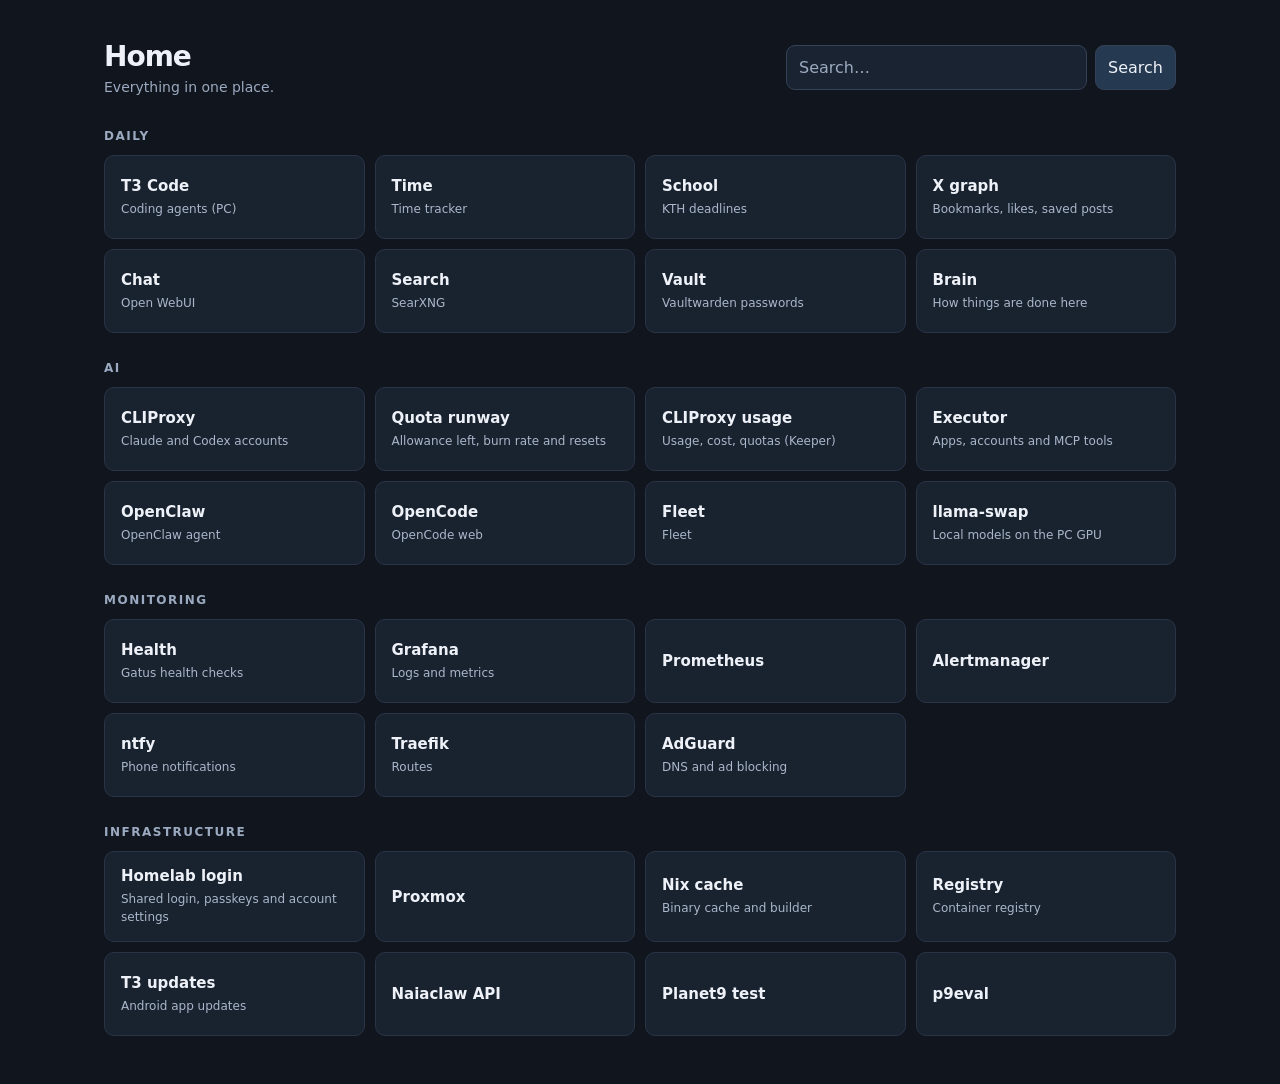
==== kubernetes/homelab/config/homepage/index.html @ 839ef031 "Serve home links as a single static page instead of a JS dashboard" ====
<!doctype html>
<html lang="en">
<head>
<meta charset="utf-8">
<meta name="viewport" content="width=device-width, initial-scale=1">
<meta name="color-scheme" content="dark">
<meta name="description" content="Erik's services, all in one place.">
<link rel="icon" href="data:,">
<title>Home</title>
<style>
:root{color-scheme:dark;font-family:system-ui,-apple-system,BlinkMacSystemFont,"Segoe UI",sans-serif;background:#10151e;color:#eef2f8}
*{box-sizing:border-box}body{margin:0}main{max-width:1120px;margin:auto;padding:40px 24px 48px}
header{display:flex;align-items:center;justify-content:space-between;gap:24px;margin-bottom:34px}
h1{font-size:28px;letter-spacing:-1px;margin:0}header p{color:#9baac0;margin:6px 0 0;font-size:14px}
form{display:flex;gap:8px;width:min(100%,390px)}input,button{font:inherit;border:1px solid #344258;border-radius:9px;padding:12px;background:#1a2331;color:inherit}
input{min-width:0;flex:1}input::placeholder{color:#9baac0}button{cursor:pointer;background:#253950}button:hover{background:#304965}
section{margin-top:28px}h2{font-size:12px;letter-spacing:1.5px;text-transform:uppercase;color:#9baac0;margin:0 0 12px}
ul{display:grid;grid-template-columns:repeat(4,minmax(0,1fr));gap:10px;list-style:none;margin:0;padding:0}
li{min-width:0}a{display:flex;flex-direction:column;justify-content:center;min-height:84px;height:100%;padding:15px 16px;border:1px solid #293447;border-radius:10px;background:#19222f;color:inherit;text-decoration:none}
a:hover{background:#223146;border-color:#708bac}a:focus-visible,input:focus-visible,button:focus-visible{outline:3px solid #a6cbff;outline-offset:3px}
a strong{font-size:15px;font-weight:600}a span{font-size:12px;line-height:1.5;color:#aab7ca;margin-top:5px}
@media(max-width:760px){main{padding:26px 18px}header{align-items:flex-start;flex-direction:column;gap:20px;margin-bottom:28px}form{width:100%}ul{grid-template-columns:repeat(2,minmax(0,1fr))}a{padding:14px 12px}}
@media(max-width:340px){ul{grid-template-columns:1fr}}
</style>
</head>
<body>
<main>
<header><div><h1>Home</h1><p>Everything in one place.</p></div>
<form action="https://search.erikfrankling.duckdns.org/search" method="get" role="search"><input type="search" name="q" aria-label="Search" placeholder="Search…" required><button type="submit">Search</button></form>
</header>
<section aria-labelledby="daily"><h2 id="daily">Daily</h2>
<ul>
<li><a href="https://t3code.erikfrankling.duckdns.org"><strong>T3 Code</strong><span>Coding agents (PC)</span></a></li>
<li><a href="https://time.erikfrankling.duckdns.org"><strong>Time</strong><span>Time tracker</span></a></li>
<li><a href="https://school.erikfrankling.duckdns.org"><strong>School</strong><span>KTH deadlines</span></a></li>
<li><a href="https://x.erikfrankling.duckdns.org"><strong>X graph</strong><span>Bookmarks, likes, saved posts</span></a></li>
<li><a href="https://chat.erikfrankling.duckdns.org"><strong>Chat</strong><span>Open WebUI</span></a></li>
<li><a href="https://search.erikfrankling.duckdns.org"><strong>Search</strong><span>SearXNG</span></a></li>
<li><a href="https://vault.erikfrankling.duckdns.org"><strong>Vault</strong><span>Vaultwarden passwords</span></a></li>
<li><a href="https://brain.erikfrankling.duckdns.org"><strong>Brain</strong><span>How things are done here</span></a></li>
</ul>
</section>
<section aria-labelledby="ai"><h2 id="ai">AI</h2>
<ul>
<li><a href="https://cliproxy.erikfrankling.duckdns.org/management.html"><strong>CLIProxy</strong><span>Claude and Codex accounts</span></a></li>
<li><a href="https://cliproxy-usage.erikfrankling.duckdns.org/runway/"><strong>Quota runway</strong><span>Allowance left, burn rate and resets</span></a></li>
<li><a href="https://cliproxy-usage.erikfrankling.duckdns.org"><strong>CLIProxy usage</strong><span>Usage, cost, quotas (Keeper)</span></a></li>
<li><a href="https://executor.erikfrankling.duckdns.org"><strong>Executor</strong><span>Apps, accounts and MCP tools</span></a></li>
<li><a href="https://claw.erikfrankling.duckdns.org"><strong>OpenClaw</strong><span>OpenClaw agent</span></a></li>
<li><a href="https://opencode.erikfrankling.duckdns.org"><strong>OpenCode</strong><span>OpenCode web</span></a></li>
<li><a href="https://fleet.erikfrankling.duckdns.org"><strong>Fleet</strong><span>Fleet</span></a></li>
<li><a href="http://192.168.50.232:8000"><strong>llama-swap</strong><span>Local models on the PC GPU</span></a></li>
</ul>
</section>
<section aria-labelledby="monitoring"><h2 id="monitoring">Monitoring</h2>
<ul>
<li><a href="https://health.erikfrankling.duckdns.org"><strong>Health</strong><span>Gatus health checks</span></a></li>
<li><a href="https://grafana.erikfrankling.duckdns.org"><strong>Grafana</strong><span>Logs and metrics</span></a></li>
<li><a href="https://prometheus.erikfrankling.duckdns.org"><strong>Prometheus</strong></a></li>
<li><a href="https://alertmanager.erikfrankling.duckdns.org"><strong>Alertmanager</strong></a></li>
<li><a href="https://ntfy.erikfrankling.duckdns.org"><strong>ntfy</strong><span>Phone notifications</span></a></li>
<li><a href="https://traefik.erikfrankling.duckdns.org"><strong>Traefik</strong><span>Routes</span></a></li>
<li><a href="https://adguard.erikfrankling.duckdns.org"><strong>AdGuard</strong><span>DNS and ad blocking</span></a></li>
</ul>
</section>
<section aria-labelledby="infrastructure"><h2 id="infrastructure">Infrastructure</h2>
<ul>
<li><a href="https://auth.erikfrankling.duckdns.org/if/user/"><strong>Homelab login</strong><span>Shared login, passkeys and account settings</span></a></li>
<li><a href="https://192.168.50.10:8006"><strong>Proxmox</strong></a></li>
<li><a href="https://nix-cache.erikfrankling.duckdns.org/nix-cache-info"><strong>Nix cache</strong><span>Binary cache and builder</span></a></li>
<li><a href="https://registry.erikfrankling.duckdns.org/v2/_catalog"><strong>Registry</strong><span>Container registry</span></a></li>
<li><a href="https://t3-updates.erikfrankling.duckdns.org/healthz"><strong>T3 updates</strong><span>Android app updates</span></a></li>
<li><a href="https://naiaclaw-api.erikfrankling.duckdns.org"><strong>Naiaclaw API</strong></a></li>
<li><a href="https://planet9-test.erikfrankling.duckdns.org"><strong>Planet9 test</strong></a></li>
<li><a href="https://p9eval.erikfrankling.duckdns.org"><strong>p9eval</strong></a></li>
</ul>
</section>
</main>
</body>
</html>
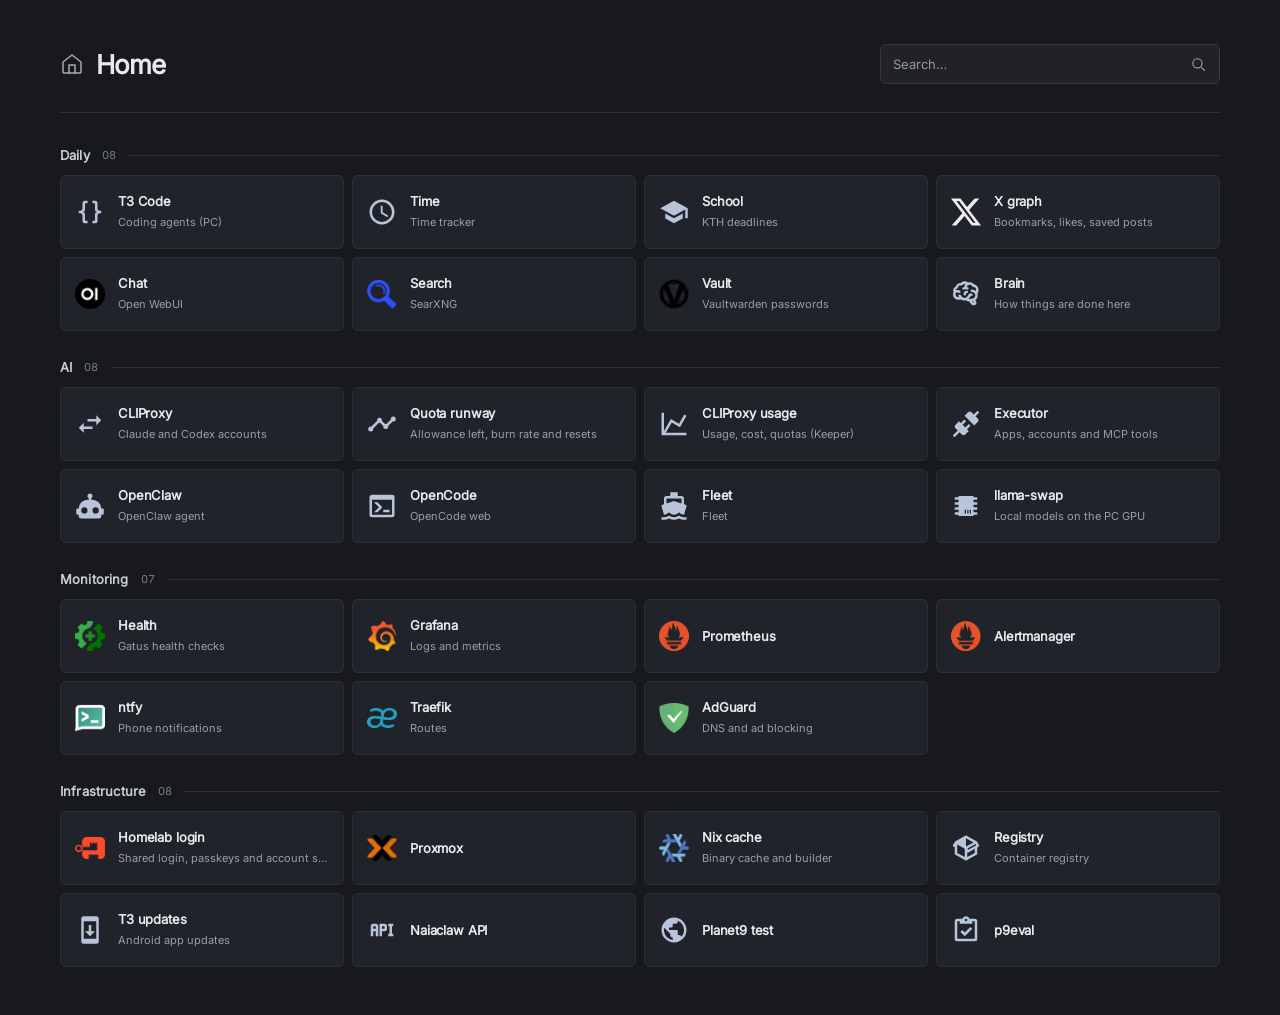
==== commit 62ca6651: "Restore bundled service logos and refine the static home dashboard" ====
--- a/kubernetes/homelab/config/homepage/index.html
+++ b/kubernetes/homelab/config/homepage/index.html
@@ -8,71 +8,75 @@
 <link rel="icon" href="data:,">
 <title>Home</title>
 <style>
-:root{color-scheme:dark;font-family:system-ui,-apple-system,BlinkMacSystemFont,"Segoe UI",sans-serif;background:#10151e;color:#eef2f8}
-*{box-sizing:border-box}body{margin:0}main{max-width:1120px;margin:auto;padding:40px 24px 48px}
-header{display:flex;align-items:center;justify-content:space-between;gap:24px;margin-bottom:34px}
-h1{font-size:28px;letter-spacing:-1px;margin:0}header p{color:#9baac0;margin:6px 0 0;font-size:14px}
-form{display:flex;gap:8px;width:min(100%,390px)}input,button{font:inherit;border:1px solid #344258;border-radius:9px;padding:12px;background:#1a2331;color:inherit}
-input{min-width:0;flex:1}input::placeholder{color:#9baac0}button{cursor:pointer;background:#253950}button:hover{background:#304965}
-section{margin-top:28px}h2{font-size:12px;letter-spacing:1.5px;text-transform:uppercase;color:#9baac0;margin:0 0 12px}
-ul{display:grid;grid-template-columns:repeat(4,minmax(0,1fr));gap:10px;list-style:none;margin:0;padding:0}
-li{min-width:0}a{display:flex;flex-direction:column;justify-content:center;min-height:84px;height:100%;padding:15px 16px;border:1px solid #293447;border-radius:10px;background:#19222f;color:inherit;text-decoration:none}
-a:hover{background:#223146;border-color:#708bac}a:focus-visible,input:focus-visible,button:focus-visible{outline:3px solid #a6cbff;outline-offset:3px}
-a strong{font-size:15px;font-weight:600}a span{font-size:12px;line-height:1.5;color:#aab7ca;margin-top:5px}
-@media(max-width:760px){main{padding:26px 18px}header{align-items:flex-start;flex-direction:column;gap:20px;margin-bottom:28px}form{width:100%}ul{grid-template-columns:repeat(2,minmax(0,1fr))}a{padding:14px 12px}}
-@media(max-width:340px){ul{grid-template-columns:1fr}}
+@font-face{font-family:HomeInter;src:url([data-uri]) format('woff2');font-weight:400;font-style:normal;font-display:swap}
+:root{color-scheme:dark;font-family:HomeInter,Arial,sans-serif;background:#17191d;color:#e7e9ee;font-synthesis:weight}
+*{box-sizing:border-box}body{margin:0}main{max-width:1240px;margin:auto;padding:44px 40px 48px}
+header{display:flex;align-items:center;justify-content:space-between;gap:24px;padding-bottom:28px;border-bottom:1px solid #303238;margin-bottom:34px}
+h1{font-size:26px;font-weight:600;letter-spacing:-1px;margin:0;display:flex;align-items:center;gap:12px}.home-mark{width:24px;height:24px;color:#a5aab5}
+form{display:flex;align-items:center;width:340px;border:1px solid #363940;border-radius:6px;background:#202228;height:40px}
+input,button{font:inherit;color:inherit;border:0;background:none}input{min-width:0;flex:1;width:100%;padding:10px 12px;font-size:13px;outline:none}input::placeholder{color:#9398a3}form:focus-within{border-color:#8c9db7;outline:2px solid #8c9db740;outline-offset:2px}button{display:flex;align-items:center;justify-content:center;width:42px;height:38px;cursor:pointer;color:#a7adb8}button:hover{color:#fff}button svg{width:17px;height:17px}
+section{margin-top:28px}h2{display:flex;align-items:center;gap:12px;font-size:13px;font-weight:600;letter-spacing:.15px;color:#c7cbd4;margin:0 0 12px}h2::after{content:"";height:1px;flex:1;background:#2c2f35}.count{color:#777e8b;font-size:11px;font-weight:400;font-variant-numeric:tabular-nums}
+ul{display:grid;grid-template-columns:repeat(4,minmax(0,1fr));gap:8px;list-style:none;margin:0;padding:0}li{min-width:0}
+a{display:flex;align-items:center;gap:13px;min-height:74px;height:100%;padding:14px;border:1px solid #2d3036;border-radius:6px;background:#202329;color:inherit;text-decoration:none;transition:background .12s,border-color .12s}
+a:hover{background:#292d35;border-color:#515968}a:focus-visible,button:focus-visible{outline:2px solid #b8cff5;outline-offset:3px}
+.logo{width:30px;height:30px;object-fit:contain;flex:none}.label{min-width:0;display:block}strong{display:block;font-size:13px;line-height:1.45;font-weight:600;letter-spacing:-.15px}.description{display:block;font-size:11px;line-height:1.6;color:#969eac;margin-top:3px;white-space:nowrap;overflow:hidden;text-overflow:ellipsis}
+@media(min-width:1500px){main{padding-top:64px}}
+@media(max-width:1000px){main{padding:30px 24px}ul{grid-template-columns:repeat(3,minmax(0,1fr))}}
+@media(max-width:700px){main{padding:26px 16px 32px}header{gap:20px;align-items:stretch;flex-direction:column;padding-bottom:22px;margin-bottom:24px}h1{font-size:24px}form{width:100%}section{margin-top:24px}ul{grid-template-columns:repeat(2,minmax(0,1fr));gap:8px}a{gap:10px;padding:12px 10px;min-height:72px}.logo{width:26px;height:26px}strong{font-size:12px}.description{font-size:10px}}
+@media(max-width:360px){ul{grid-template-columns:1fr}.description{font-size:11px}strong{font-size:13px}}
+@media(prefers-reduced-motion:reduce){a{transition:none}}
 </style>
 </head>
 <body>
 <main>
-<header><div><h1>Home</h1><p>Everything in one place.</p></div>
-<form action="https://search.erikfrankling.duckdns.org/search" method="get" role="search"><input type="search" name="q" aria-label="Search" placeholder="Search…" required><button type="submit">Search</button></form>
+<header><h1><svg class="home-mark" aria-hidden="true" viewBox="0 0 24 24" fill="none" stroke="currentColor" stroke-width="1.5" stroke-linecap="round" stroke-linejoin="round"><path d="m3 10 9-7 9 7v10a1 1 0 0 1-1 1H4a1 1 0 0 1-1-1z"/><path d="M9 21v-8h6v8"/></svg>Home</h1>
+<form action="https://search.erikfrankling.duckdns.org/search" method="get" role="search"><input type="search" name="q" aria-label="Search" placeholder="Search…" required><button type="submit" aria-label="Search"><svg aria-hidden="true" viewBox="0 0 24 24" fill="none" stroke="currentColor" stroke-width="1.5"><circle cx="10.5" cy="10.5" r="6.5"/><path d="m16 16 5 5"/></svg></button></form>
 </header>
-<section aria-labelledby="daily"><h2 id="daily">Daily</h2>
+<section aria-labelledby="daily"><h2 id="daily">Daily<span class="count">08</span></h2>
 <ul>
-<li><a href="https://t3code.erikfrankling.duckdns.org"><strong>T3 Code</strong><span>Coding agents (PC)</span></a></li>
-<li><a href="https://time.erikfrankling.duckdns.org"><strong>Time</strong><span>Time tracker</span></a></li>
-<li><a href="https://school.erikfrankling.duckdns.org"><strong>School</strong><span>KTH deadlines</span></a></li>
-<li><a href="https://x.erikfrankling.duckdns.org"><strong>X graph</strong><span>Bookmarks, likes, saved posts</span></a></li>
-<li><a href="https://chat.erikfrankling.duckdns.org"><strong>Chat</strong><span>Open WebUI</span></a></li>
-<li><a href="https://search.erikfrankling.duckdns.org"><strong>Search</strong><span>SearXNG</span></a></li>
-<li><a href="https://vault.erikfrankling.duckdns.org"><strong>Vault</strong><span>Vaultwarden passwords</span></a></li>
-<li><a href="https://brain.erikfrankling.duckdns.org"><strong>Brain</strong><span>How things are done here</span></a></li>
+<li><a href="https://t3code.erikfrankling.duckdns.org" title="T3 Code — Coding agents (PC)"><img class="logo" width="30" height="30" alt="" src="[data-uri]"><span class="label"><strong>T3 Code</strong><span class="description">Coding agents (PC)</span></span></a></li>
+<li><a href="https://time.erikfrankling.duckdns.org" title="Time — Time tracker"><img class="logo" width="30" height="30" alt="" src="[data-uri]"><span class="label"><strong>Time</strong><span class="description">Time tracker</span></span></a></li>
+<li><a href="https://school.erikfrankling.duckdns.org" title="School — KTH deadlines"><img class="logo" width="30" height="30" alt="" src="[data-uri]"><span class="label"><strong>School</strong><span class="description">KTH deadlines</span></span></a></li>
+<li><a href="https://x.erikfrankling.duckdns.org" title="X graph — Bookmarks, likes, saved posts"><img class="logo" width="30" height="30" alt="" src="[data-uri]"><span class="label"><strong>X graph</strong><span class="description">Bookmarks, likes, saved posts</span></span></a></li>
+<li><a href="https://chat.erikfrankling.duckdns.org" title="Chat — Open WebUI"><img class="logo" width="30" height="30" alt="" src="[data-uri]"><span class="label"><strong>Chat</strong><span class="description">Open WebUI</span></span></a></li>
+<li><a href="https://search.erikfrankling.duckdns.org" title="Search — SearXNG"><img class="logo" width="30" height="30" alt="" src="[data-uri]"><span class="label"><strong>Search</strong><span class="description">SearXNG</span></span></a></li>
+<li><a href="https://vault.erikfrankling.duckdns.org" title="Vault — Vaultwarden passwords"><img class="logo" width="30" height="30" alt="" src="[data-uri]"><span class="label"><strong>Vault</strong><span class="description">Vaultwarden passwords</span></span></a></li>
+<li><a href="https://brain.erikfrankling.duckdns.org" title="Brain — How things are done here"><img class="logo" width="30" height="30" alt="" src="[data-uri]"><span class="label"><strong>Brain</strong><span class="description">How things are done here</span></span></a></li>
 </ul>
 </section>
-<section aria-labelledby="ai"><h2 id="ai">AI</h2>
+<section aria-labelledby="ai"><h2 id="ai">AI<span class="count">08</span></h2>
 <ul>
-<li><a href="https://cliproxy.erikfrankling.duckdns.org/management.html"><strong>CLIProxy</strong><span>Claude and Codex accounts</span></a></li>
-<li><a href="https://cliproxy-usage.erikfrankling.duckdns.org/runway/"><strong>Quota runway</strong><span>Allowance left, burn rate and resets</span></a></li>
-<li><a href="https://cliproxy-usage.erikfrankling.duckdns.org"><strong>CLIProxy usage</strong><span>Usage, cost, quotas (Keeper)</span></a></li>
-<li><a href="https://executor.erikfrankling.duckdns.org"><strong>Executor</strong><span>Apps, accounts and MCP tools</span></a></li>
-<li><a href="https://claw.erikfrankling.duckdns.org"><strong>OpenClaw</strong><span>OpenClaw agent</span></a></li>
-<li><a href="https://opencode.erikfrankling.duckdns.org"><strong>OpenCode</strong><span>OpenCode web</span></a></li>
-<li><a href="https://fleet.erikfrankling.duckdns.org"><strong>Fleet</strong><span>Fleet</span></a></li>
-<li><a href="http://192.168.50.232:8000"><strong>llama-swap</strong><span>Local models on the PC GPU</span></a></li>
+<li><a href="https://cliproxy.erikfrankling.duckdns.org/management.html" title="CLIProxy — Claude and Codex accounts"><img class="logo" width="30" height="30" alt="" src="[data-uri]"><span class="label"><strong>CLIProxy</strong><span class="description">Claude and Codex accounts</span></span></a></li>
+<li><a href="https://cliproxy-usage.erikfrankling.duckdns.org/runway/" title="Quota runway — Allowance left, burn rate and resets"><img class="logo" width="30" height="30" alt="" src="[data-uri]"><span class="label"><strong>Quota runway</strong><span class="description">Allowance left, burn rate and resets</span></span></a></li>
+<li><a href="https://cliproxy-usage.erikfrankling.duckdns.org" title="CLIProxy usage — Usage, cost, quotas (Keeper)"><img class="logo" width="30" height="30" alt="" src="[data-uri]"><span class="label"><strong>CLIProxy usage</strong><span class="description">Usage, cost, quotas (Keeper)</span></span></a></li>
+<li><a href="https://executor.erikfrankling.duckdns.org" title="Executor — Apps, accounts and MCP tools"><img class="logo" width="30" height="30" alt="" src="[data-uri]"><span class="label"><strong>Executor</strong><span class="description">Apps, accounts and MCP tools</span></span></a></li>
+<li><a href="https://claw.erikfrankling.duckdns.org" title="OpenClaw — OpenClaw agent"><img class="logo" width="30" height="30" alt="" src="[data-uri]"><span class="label"><strong>OpenClaw</strong><span class="description">OpenClaw agent</span></span></a></li>
+<li><a href="https://opencode.erikfrankling.duckdns.org" title="OpenCode — OpenCode web"><img class="logo" width="30" height="30" alt="" src="[data-uri]"><span class="label"><strong>OpenCode</strong><span class="description">OpenCode web</span></span></a></li>
+<li><a href="https://fleet.erikfrankling.duckdns.org" title="Fleet — Fleet"><img class="logo" width="30" height="30" alt="" src="[data-uri]"><span class="label"><strong>Fleet</strong><span class="description">Fleet</span></span></a></li>
+<li><a href="http://192.168.50.232:8000" title="llama-swap — Local models on the PC GPU"><img class="logo" width="30" height="30" alt="" src="[data-uri]"><span class="label"><strong>llama-swap</strong><span class="description">Local models on the PC GPU</span></span></a></li>
 </ul>
 </section>
-<section aria-labelledby="monitoring"><h2 id="monitoring">Monitoring</h2>
+<section aria-labelledby="monitoring"><h2 id="monitoring">Monitoring<span class="count">07</span></h2>
 <ul>
-<li><a href="https://health.erikfrankling.duckdns.org"><strong>Health</strong><span>Gatus health checks</span></a></li>
-<li><a href="https://grafana.erikfrankling.duckdns.org"><strong>Grafana</strong><span>Logs and metrics</span></a></li>
-<li><a href="https://prometheus.erikfrankling.duckdns.org"><strong>Prometheus</strong></a></li>
-<li><a href="https://alertmanager.erikfrankling.duckdns.org"><strong>Alertmanager</strong></a></li>
-<li><a href="https://ntfy.erikfrankling.duckdns.org"><strong>ntfy</strong><span>Phone notifications</span></a></li>
-<li><a href="https://traefik.erikfrankling.duckdns.org"><strong>Traefik</strong><span>Routes</span></a></li>
-<li><a href="https://adguard.erikfrankling.duckdns.org"><strong>AdGuard</strong><span>DNS and ad blocking</span></a></li>
+<li><a href="https://health.erikfrankling.duckdns.org" title="Health — Gatus health checks"><img class="logo" width="30" height="30" alt="" src="[data-uri]"><span class="label"><strong>Health</strong><span class="description">Gatus health checks</span></span></a></li>
+<li><a href="https://grafana.erikfrankling.duckdns.org" title="Grafana — Logs and metrics"><img class="logo" width="30" height="30" alt="" src="[data-uri]"><span class="label"><strong>Grafana</strong><span class="description">Logs and metrics</span></span></a></li>
+<li><a href="https://prometheus.erikfrankling.duckdns.org" title="Prometheus"><img class="logo" width="30" height="30" alt="" src="[data-uri]"><span class="label"><strong>Prometheus</strong></span></a></li>
+<li><a href="https://alertmanager.erikfrankling.duckdns.org" title="Alertmanager"><img class="logo" width="30" height="30" alt="" src="[data-uri]"><span class="label"><strong>Alertmanager</strong></span></a></li>
+<li><a href="https://ntfy.erikfrankling.duckdns.org" title="ntfy — Phone notifications"><img class="logo" width="30" height="30" alt="" src="[data-uri]"><span class="label"><strong>ntfy</strong><span class="description">Phone notifications</span></span></a></li>
+<li><a href="https://traefik.erikfrankling.duckdns.org" title="Traefik — Routes"><img class="logo" width="30" height="30" alt="" src="[data-uri]"><span class="label"><strong>Traefik</strong><span class="description">Routes</span></span></a></li>
+<li><a href="https://adguard.erikfrankling.duckdns.org" title="AdGuard — DNS and ad blocking"><img class="logo" width="30" height="30" alt="" src="[data-uri]"><span class="label"><strong>AdGuard</strong><span class="description">DNS and ad blocking</span></span></a></li>
 </ul>
 </section>
-<section aria-labelledby="infrastructure"><h2 id="infrastructure">Infrastructure</h2>
+<section aria-labelledby="infrastructure"><h2 id="infrastructure">Infrastructure<span class="count">08</span></h2>
 <ul>
-<li><a href="https://auth.erikfrankling.duckdns.org/if/user/"><strong>Homelab login</strong><span>Shared login, passkeys and account settings</span></a></li>
-<li><a href="https://192.168.50.10:8006"><strong>Proxmox</strong></a></li>
-<li><a href="https://nix-cache.erikfrankling.duckdns.org/nix-cache-info"><strong>Nix cache</strong><span>Binary cache and builder</span></a></li>
-<li><a href="https://registry.erikfrankling.duckdns.org/v2/_catalog"><strong>Registry</strong><span>Container registry</span></a></li>
-<li><a href="https://t3-updates.erikfrankling.duckdns.org/healthz"><strong>T3 updates</strong><span>Android app updates</span></a></li>
-<li><a href="https://naiaclaw-api.erikfrankling.duckdns.org"><strong>Naiaclaw API</strong></a></li>
-<li><a href="https://planet9-test.erikfrankling.duckdns.org"><strong>Planet9 test</strong></a></li>
-<li><a href="https://p9eval.erikfrankling.duckdns.org"><strong>p9eval</strong></a></li>
+<li><a href="https://auth.erikfrankling.duckdns.org/if/user/" title="Homelab login — Shared login, passkeys and account settings"><img class="logo" width="30" height="30" alt="" src="[data-uri]"><span class="label"><strong>Homelab login</strong><span class="description">Shared login, passkeys and account settings</span></span></a></li>
+<li><a href="https://192.168.50.10:8006" title="Proxmox"><img class="logo" width="30" height="30" alt="" src="[data-uri]"><span class="label"><strong>Proxmox</strong></span></a></li>
+<li><a href="https://nix-cache.erikfrankling.duckdns.org/nix-cache-info" title="Nix cache — Binary cache and builder"><img class="logo" width="30" height="30" alt="" src="[data-uri]"><span class="label"><strong>Nix cache</strong><span class="description">Binary cache and builder</span></span></a></li>
+<li><a href="https://registry.erikfrankling.duckdns.org/v2/_catalog" title="Registry — Container registry"><img class="logo" width="30" height="30" alt="" src="[data-uri]"><span class="label"><strong>Registry</strong><span class="description">Container registry</span></span></a></li>
+<li><a href="https://t3-updates.erikfrankling.duckdns.org/healthz" title="T3 updates — Android app updates"><img class="logo" width="30" height="30" alt="" src="[data-uri]"><span class="label"><strong>T3 updates</strong><span class="description">Android app updates</span></span></a></li>
+<li><a href="https://naiaclaw-api.erikfrankling.duckdns.org" title="Naiaclaw API"><img class="logo" width="30" height="30" alt="" src="[data-uri]"><span class="label"><strong>Naiaclaw API</strong></span></a></li>
+<li><a href="https://planet9-test.erikfrankling.duckdns.org" title="Planet9 test"><img class="logo" width="30" height="30" alt="" src="[data-uri]"><span class="label"><strong>Planet9 test</strong></span></a></li>
+<li><a href="https://p9eval.erikfrankling.duckdns.org" title="p9eval"><img class="logo" width="30" height="30" alt="" src="[data-uri]"><span class="label"><strong>p9eval</strong></span></a></li>
 </ul>
 </section>
 </main>
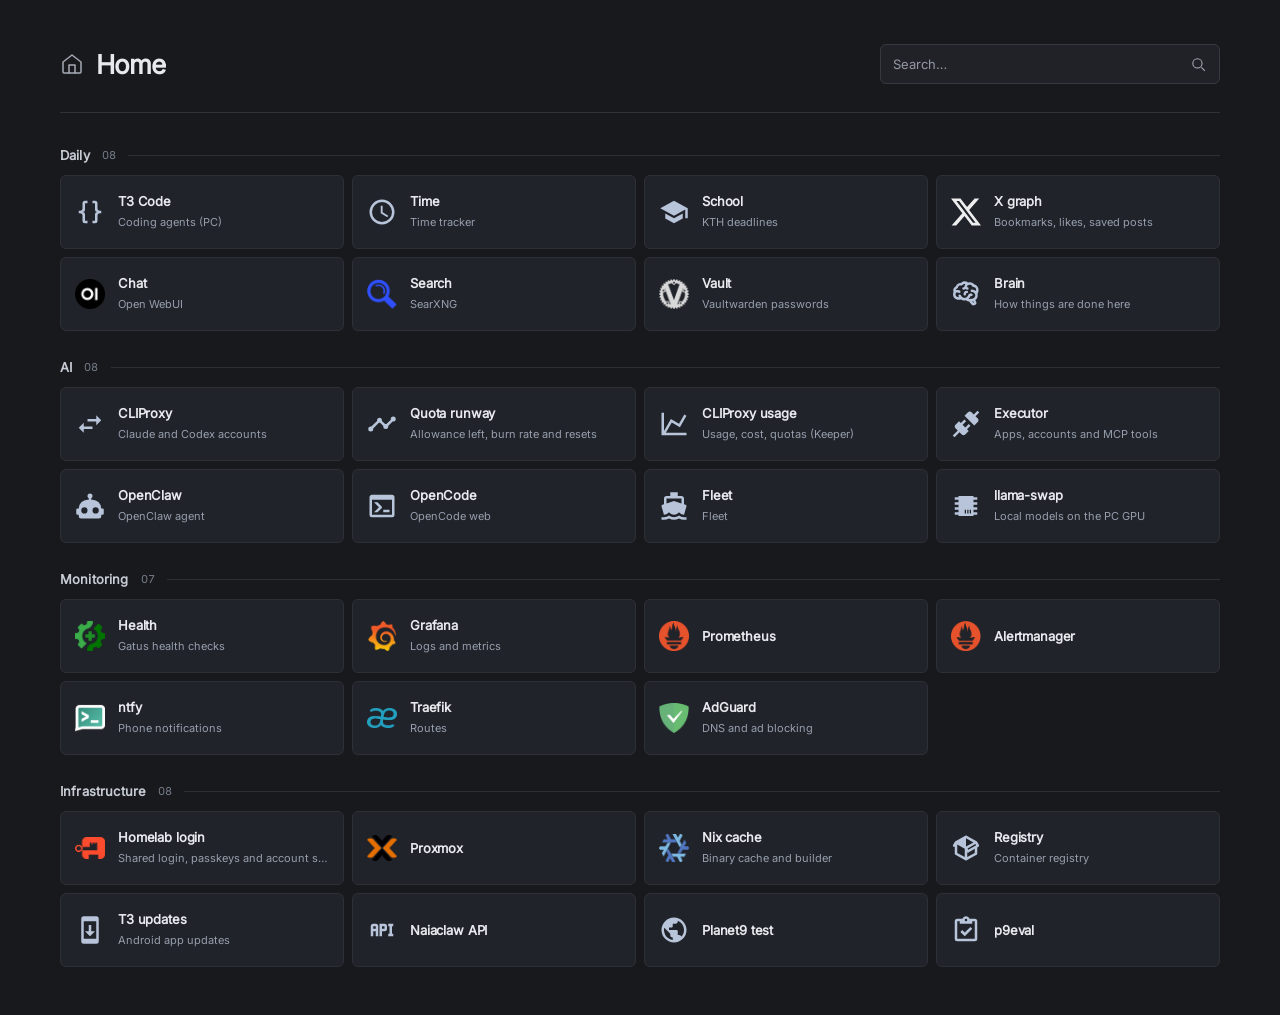
==== commit d7fa723d: "Keep the Vault logo legible on the dark background" ====
--- a/kubernetes/homelab/config/homepage/index.html
+++ b/kubernetes/homelab/config/homepage/index.html
@@ -19,6 +19,7 @@
 ul{display:grid;grid-template-columns:repeat(4,minmax(0,1fr));gap:8px;list-style:none;margin:0;padding:0}li{min-width:0}
 a{display:flex;align-items:center;gap:13px;min-height:74px;height:100%;padding:14px;border:1px solid #2d3036;border-radius:6px;background:#202329;color:inherit;text-decoration:none;transition:background .12s,border-color .12s}
 a:hover{background:#292d35;border-color:#515968}a:focus-visible,button:focus-visible{outline:2px solid #b8cff5;outline-offset:3px}
+a[href="https://vault.erikfrankling.duckdns.org"] .logo{filter:brightness(0) invert(.85)}
 .logo{width:30px;height:30px;object-fit:contain;flex:none}.label{min-width:0;display:block}strong{display:block;font-size:13px;line-height:1.45;font-weight:600;letter-spacing:-.15px}.description{display:block;font-size:11px;line-height:1.6;color:#969eac;margin-top:3px;white-space:nowrap;overflow:hidden;text-overflow:ellipsis}
 @media(min-width:1500px){main{padding-top:64px}}
 @media(max-width:1000px){main{padding:30px 24px}ul{grid-template-columns:repeat(3,minmax(0,1fr))}}
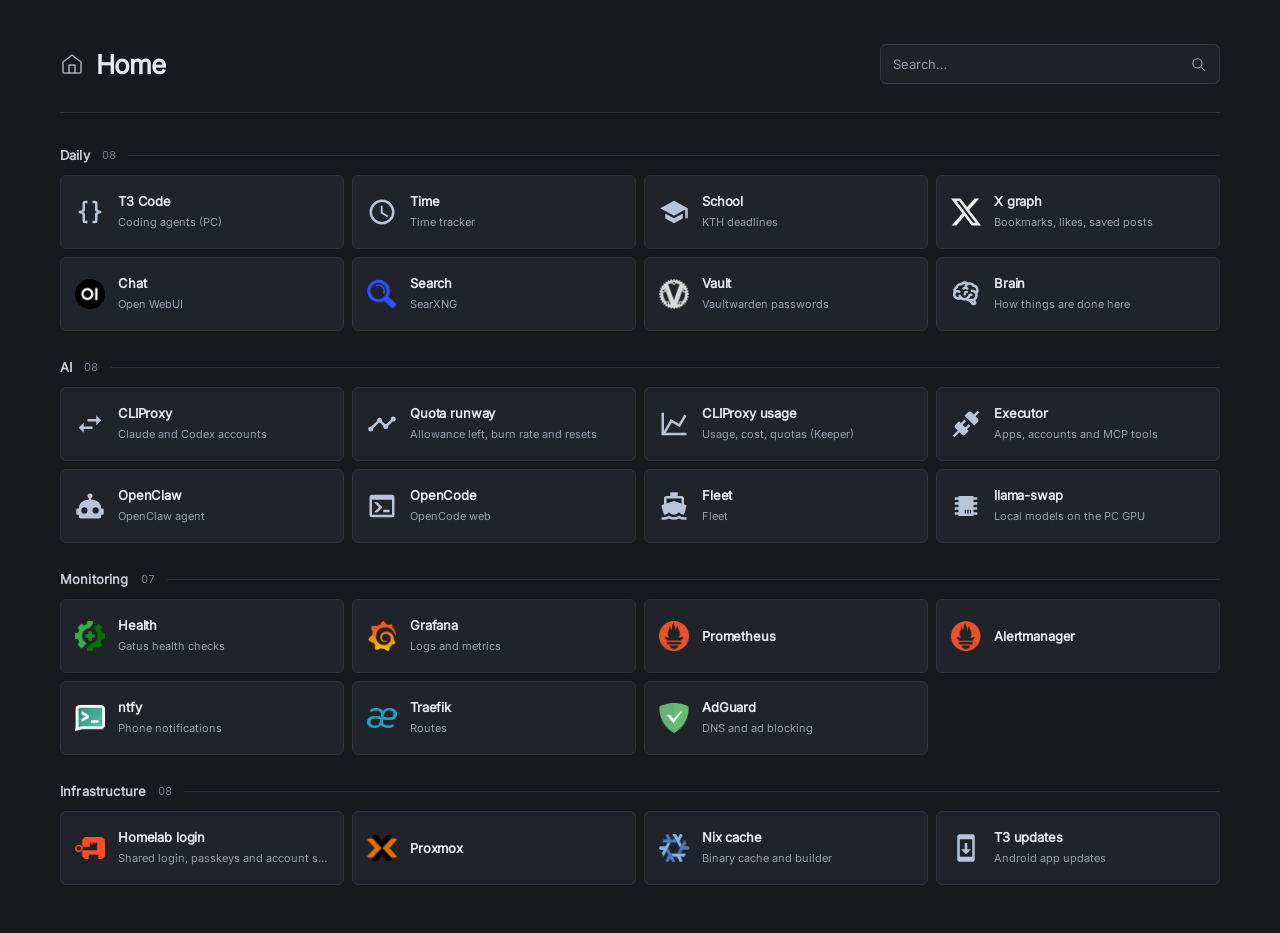
==== commit 1020c027: "Remove Neptune work: Naiaclaw and Planet9 routes, alerts, SSO client and docs" ====
--- a/kubernetes/homelab/config/homepage/index.html
+++ b/kubernetes/homelab/config/homepage/index.html
@@ -73,11 +73,7 @@
 <li><a href="https://auth.erikfrankling.duckdns.org/if/user/" title="Homelab login — Shared login, passkeys and account settings"><img class="logo" width="30" height="30" alt="" src="[data-uri]"><span class="label"><strong>Homelab login</strong><span class="description">Shared login, passkeys and account settings</span></span></a></li>
 <li><a href="https://192.168.50.10:8006" title="Proxmox"><img class="logo" width="30" height="30" alt="" src="[data-uri]"><span class="label"><strong>Proxmox</strong></span></a></li>
 <li><a href="https://nix-cache.erikfrankling.duckdns.org/nix-cache-info" title="Nix cache — Binary cache and builder"><img class="logo" width="30" height="30" alt="" src="[data-uri]"><span class="label"><strong>Nix cache</strong><span class="description">Binary cache and builder</span></span></a></li>
-<li><a href="https://registry.erikfrankling.duckdns.org/v2/_catalog" title="Registry — Container registry"><img class="logo" width="30" height="30" alt="" src="[data-uri]"><span class="label"><strong>Registry</strong><span class="description">Container registry</span></span></a></li>
 <li><a href="https://t3-updates.erikfrankling.duckdns.org/healthz" title="T3 updates — Android app updates"><img class="logo" width="30" height="30" alt="" src="[data-uri]"><span class="label"><strong>T3 updates</strong><span class="description">Android app updates</span></span></a></li>
-<li><a href="https://naiaclaw-api.erikfrankling.duckdns.org" title="Naiaclaw API"><img class="logo" width="30" height="30" alt="" src="[data-uri]"><span class="label"><strong>Naiaclaw API</strong></span></a></li>
-<li><a href="https://planet9-test.erikfrankling.duckdns.org" title="Planet9 test"><img class="logo" width="30" height="30" alt="" src="[data-uri]"><span class="label"><strong>Planet9 test</strong></span></a></li>
-<li><a href="https://p9eval.erikfrankling.duckdns.org" title="p9eval"><img class="logo" width="30" height="30" alt="" src="[data-uri]"><span class="label"><strong>p9eval</strong></span></a></li>
 </ul>
 </section>
 </main>
